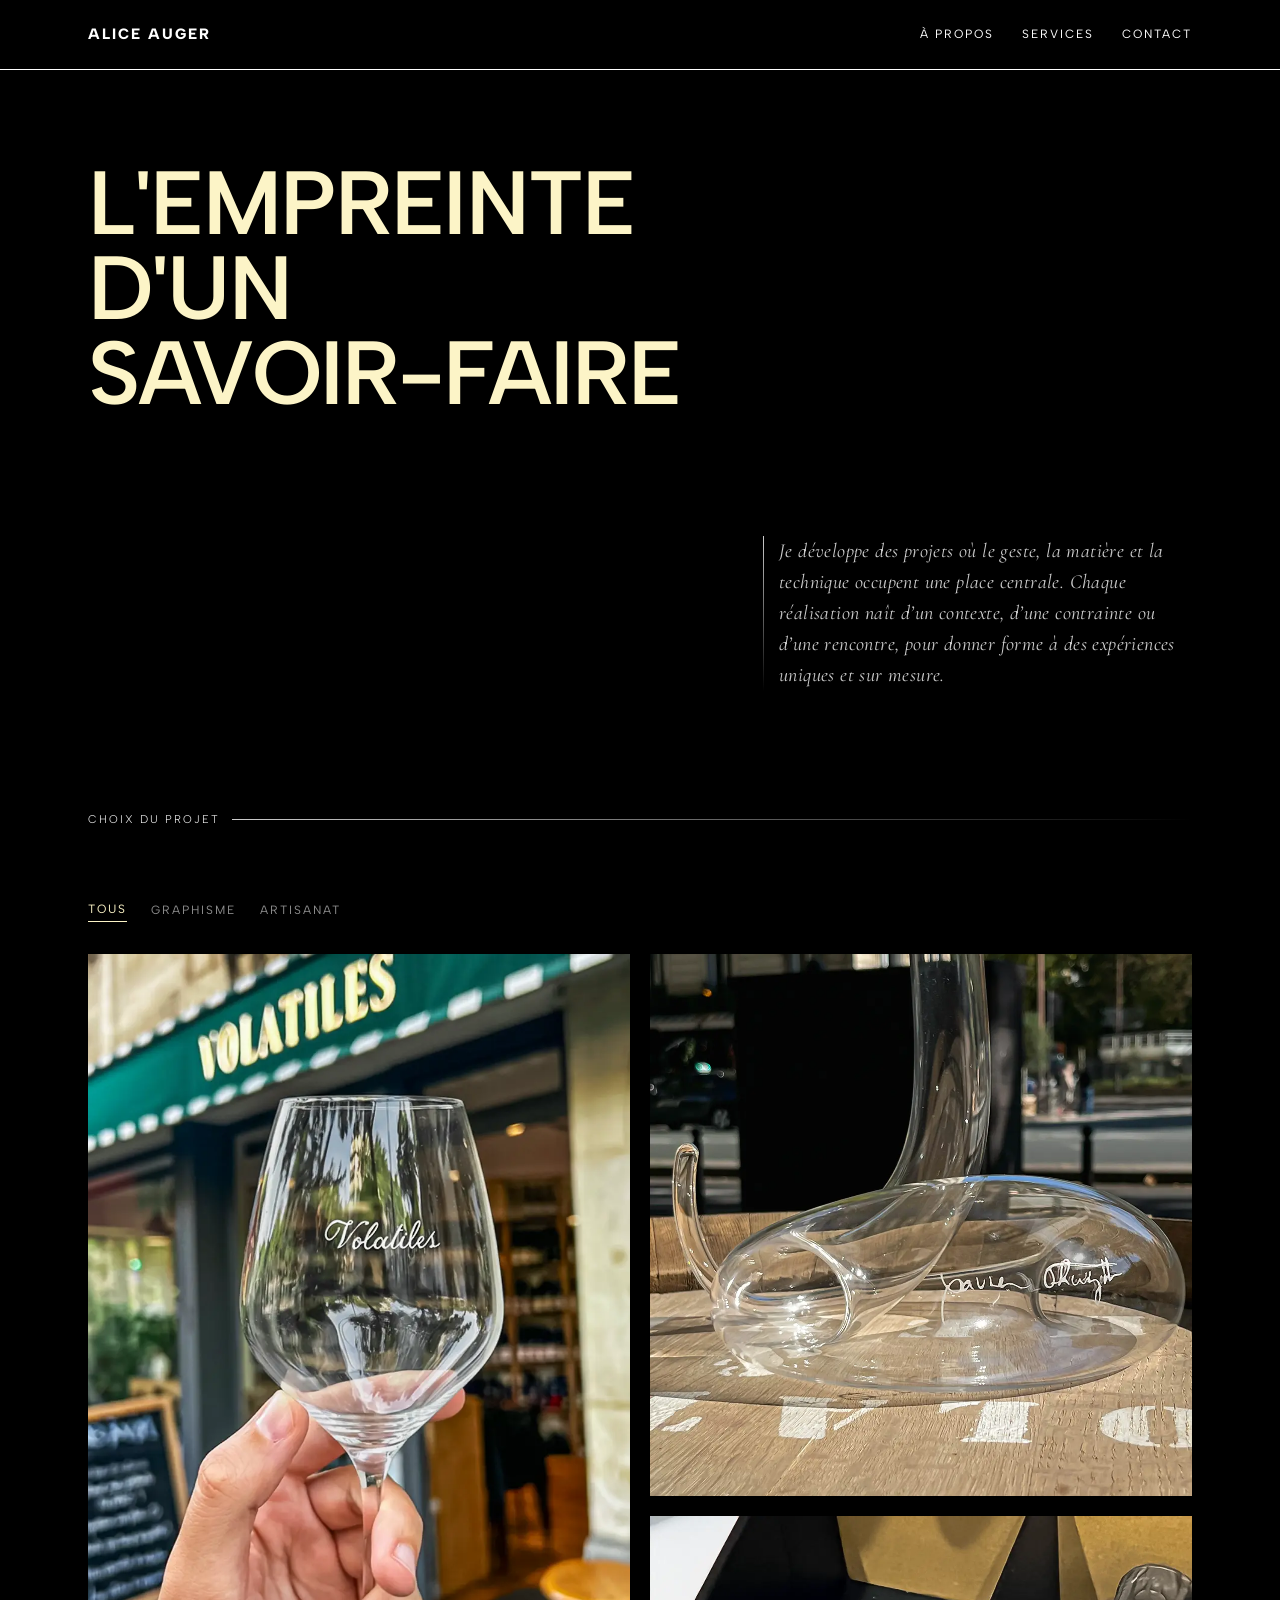
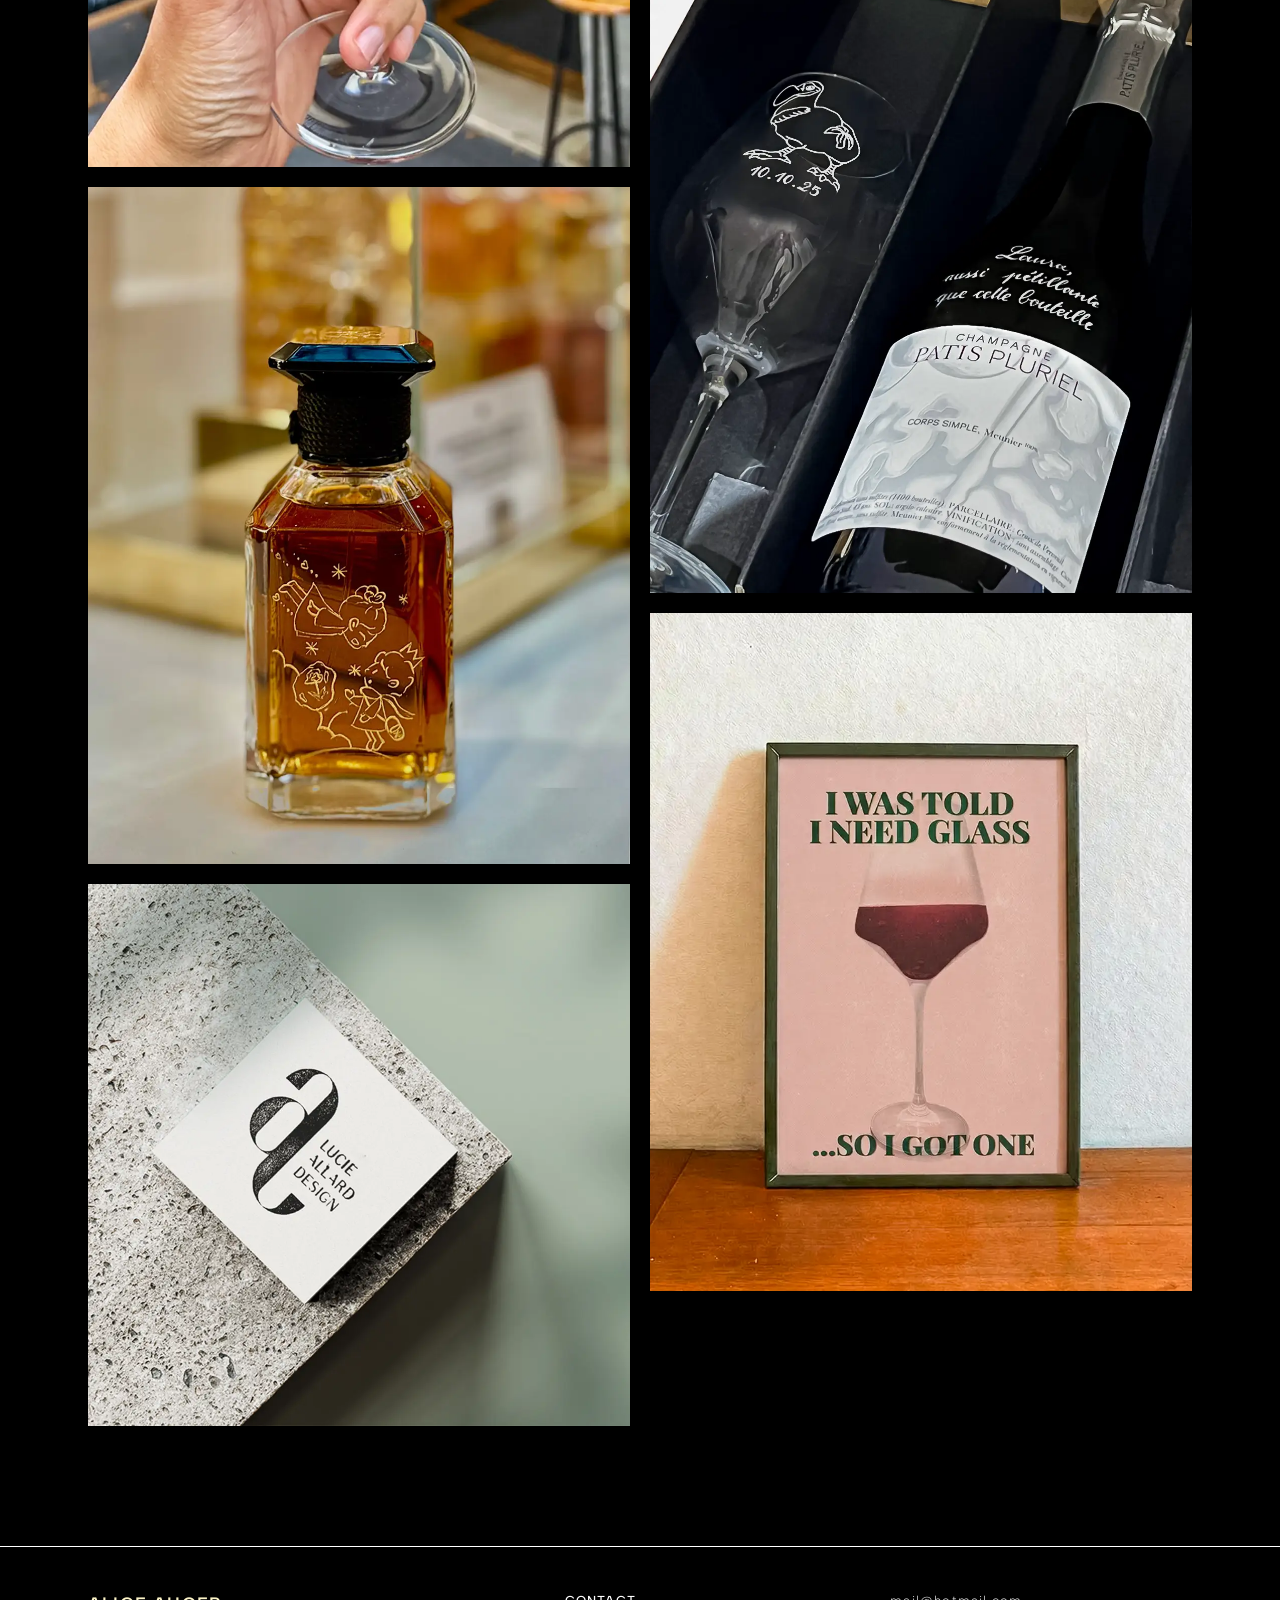
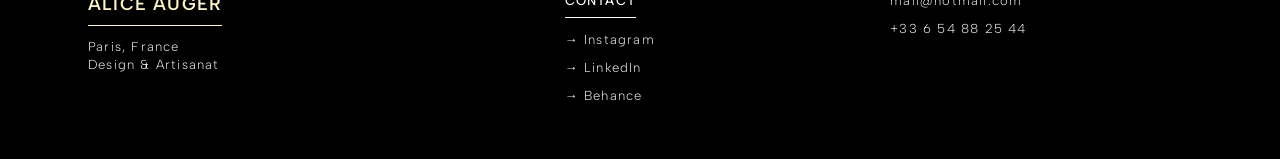
==== index.html @ 3540645a "Add files via upload" ====
<!-- index.html -->
<!DOCTYPE html>
<html lang="fr">

<head>
    <meta charset="UTF-8">
    <meta name="viewport" content="width=device-width, initial-scale=1.0">
    <title>Alice Auger | Portfolio</title>
    <link rel="stylesheet" href="css/style.css">
</head>

<body>
    <div class="progress-bar"></div>
    <header>
        <div class="logo">
            <div class="reveal-mask">
                <a href="index.html" class="reveal-logo">ALICE AUGER</a>
            </div>
        </div>

        <input type="checkbox" id="burger-check">
        <label for="burger-check" class="hamburger" aria-label="Ouvrir le menu">
            <span class="bar"></span>
            <span class="bar"></span>
            <span class="bar"></span>
        </label>

        <nav aria-label="Navigation principale">
            <a href="apropos.html">À PROPOS</a>
            <a href="services.html">SERVICES</a>
            <a href="contact.html">CONTACT</a>
        </nav>
    </header>

    <main>
        <section class="hero">
            <h1 class="hero-title">
                <span class="reveal-mask">
                    <span class="reveal-text">L'empreinte <br>d'un <br>savoir-faire</span>
                </span>
            </h1>
            <div class="hero-details">
                <div class="hero-col-left"></div>
                <div class="hero-col-right">
                    <div class="divider-line2"></div>
                    <div class="reveal-mask">
                        <p class="reveal-text">
                            Je développe des projets où le geste, la matière et la technique occupent une place
                            centrale. Chaque réalisation naît d’un contexte, d’une contrainte ou d’une rencontre, pour
                            donner forme à des expériences uniques et sur mesure.
                        </p>
                    </div>
                </div>
            </div>
            <div class="next-label" id="portfolio">
                <span class="txt-label">Choix du projet</span>
                <div class="divider-line"></div>
            </div>
        </section>

        <section class="gallery">
            <div class="filter-nav">
                <button class="filter-btn active" data-filter="all">Tous</button>
                <button class="filter-btn" data-filter="graphisme">Graphisme</button>
                <button class="filter-btn" data-filter="artisanat">Artisanat</button>
            </div>

            <div class="grid-layout">

                <!-- PROJET 1. VOLATILES -->
                <div class="grid-item tall artisanat">
                    <a href="projets.html?id=volatiles">
                        <img src="image/home/vol-2.webp" loading="lazy" alt="Volatiles">
                        <div class="item-overlay">
                            <div class="category">
                                <span>Artisanat</span>
                                <div class="divider-line3"></div>
                            </div>
                            <div>
                                <h3 class="project-name">Volatiles</h3>
                                <span class="project-date">2025-2026</span>
                            </div>
                        </div>
                    </a>
                </div>

                <!-- PROJET 2. LVMH -->
                <div class="grid-item portrait artisanat">
                    <a href="projets.html?id=lvmh">
                        <img src="image/home/GLH-9.webp" loading="lazy" alt="Animation Gravure">
                        <div class="item-overlay">
                            <div class="category">
                                <span>Artisanat</span>
                                <div class="divider-line3"></div>
                            </div>
                            <div>
                                <h3 class="project-name">Partout à Paris</h3>
                                <span class="project-date">depuis 2019</span>
                            </div>
                        </div>
                    </a>
                </div>

                <!-- PROJET 3. LUCIE ALLARD -->
                <div class="grid-item square graphisme">
                    <a href="projets.html?id=lucie-allard">
                        <img src="image/home/logo.webp" loading="lazy" alt="Lucie Allard Design">
                        <div class="item-overlay">
                            <div class="category">
                                <span>Graphisme</span>
                                <div class="divider-line3"></div>
                            </div>
                            <div>
                                <h3 class="project-name">Lucie Allard</h3>
                                <span class="project-date">2024</span>
                            </div>
                        </div>
                    </a>
                </div>

                <!-- PROJET 4. THUIZAT -->
                <div class="grid-item square artisanat">
                    <a href="projets.html?id=signature">
                        <img src="image/home/thuizat.webp" loading="lazy" alt="Gravure Carafe">
                        <div class="item-overlay">
                            <div class="category">
                                <span>Artisanat</span>
                                <div class="divider-line3"></div>
                            </div>
                            <div>
                                <h3 class="project-name">Gravure Signature</h3>
                                <span class="project-date">2025</span>
                            </div>
                        </div>
                    </a>
                </div>

                <!-- PROJET 5. PERSO -->
                <div class="grid-item portrait artisanat">
                    <a href="projets.html?id=particulier">
                        <img src="image/home/client-illu(3).webp" loading="lazy" alt="Design & Artisanat">
                        <div class="item-overlay">
                            <div class="category">
                                <span>Artisanat</span>
                                <div class="divider-line3"></div>
                            </div>
                            <div>
                                <h3 class="project-name">Conception particulière</h3>
                                <span class="project-date">depuis 2024</span>
                            </div>
                        </div>
                    </a>
                </div>

                          <!-- PROJET 6. HIBOU -->
                <div class="grid-item portrait graphisme">
                    <a href="projets.html?id=hibou">
                        <img src="image/projets/archi/archi-1.webp" loading="lazy" alt="Conception de posters illustrés sur l'univers du vin ">
                        <div class="item-overlay">
                            <div class="category">
                                <span>Graphisme</span>
                                <div class="divider-line3"></div>
                            </div>
                            <div>
                                <h3 class="project-name">Posters Illustrés</h3>
                                <span class="project-date">2025</span>
                            </div>
                        </div>
                    </a>
                </div>


            </div>
    </main>

    <footer>
        <div class="footer-wrap">
            <div class="f-col">
                <div class="f-logo">ALICE AUGER</div>
                <p class="f-sub">Paris, France<br>Design & Artisanat</p>
            </div>
            <div class="f-col">
                <h2 class="f-title">CONTACT</h2>
                <a href="https://instagram.com" target="_blank" rel="noopener">→ Instagram</a>
                <a href="https://linkedin.com" target="_blank" rel="noopener">→ LinkedIn</a>
                <a href="https://behance.net" target="_blank" rel="noopener">→ Behance</a>
            </div>
            <div class="f-col1">
                <p>mail@hotmail.com</p>
                <p>+33 6 54 88 25 44</p>
            </div>
        </div>
    </footer>
    <script src="js/data.js"></script>
    <script src="js/script.js"></script>
</body>

</html>
---- css/style.css ----
/* ==========================================================================
   --------------- POLICES-------------
   ========================================================================== */
@font-face {
    font-family: 'Albert Sans';
    src: url('../font/AlbertSans-VariableFont_wght.ttf') format('truetype');
    font-weight: 100 900;
    font-style: normal;
    font-display: swap
}

@font-face {
    font-family: 'Albert Sans';
    src: url('../font/AlbertSans-Italic-VariableFont_wght.ttf') format('truetype');
    font-weight: 100 900;
    font-style: italic;
    font-display: swap
}

@font-face {
    font-family: 'Cormorant Garamond';
    src: url('../font/CormorantGaramond-VariableFont_wght.ttf') format('truetype');
    font-weight: 100 900;
    font-style: normal;
    font-display: swap
}

@font-face {
    font-family: 'Cormorant Garamond';
    src: url('../font/CormorantGaramond-Italic-VariableFont_wght.ttf') format('truetype');
    font-weight: 100 900;
    font-style: italic;
    font-display: swap
}

/* ==========================================================================
   --------------- VARIABLES ------------- 
   ========================================================================== */
:root {
    --bg-color: #0a0a0a;
    --black: #000000;
    --white: #FFFFFF;
    --text-color: #FCF4C7;
    --hover-color: #868686;
    --border-color: rgba(255, 255, 255, 1);

    --line: linear-gradient(to right, rgba(255, 255, 255, 0.8), transparent);
    --line1: linear-gradient(to left, rgba(0, 0, 0, 0.8), transparent);
    --line2: linear-gradient(to bottom, rgba(255, 255, 255, 0.8), transparent);

    --font-serif: 'Cormorant Garamond';
    --font-sans: 'Albert Sans';

    --pad-sm: 22px;
    --pad-md: 48px;
    --pad-lg: 88px;
    --container: 1200px;

    --fs-h1: clamp(2.4rem, 7vw, 5.6rem);
    --fs-h2: clamp(1.05rem, 1.6vw, 1.25rem);
    --fs-body: clamp(0.95rem, 0.9vw, 1.05rem);
    --fs-meta: clamp(0.75rem, 0.7vw, 0.9rem);
    --proj-h1: clamp(3rem, 6vw, 4.6rem);
    --proj-meta: clamp(0.6rem, 1vw, 0.8rem);
}

/* ==========================================================================
   --------------- STRUCTURE (BASE MOBILE-FIRST) ------------- 
   ========================================================================== */
* {
    margin: 0;
    padding: 0;
    box-sizing: border-box;
}

html {
    scroll-behavior: smooth;
    -webkit-text-size-adjust: 100%;

}

body {
    background-color: var(--black);
    color: var(--white);
    font-family: var(--font-sans);
    font-size: var(--fs-body);
    line-height: 1.55;
    overflow-x: hidden;
}

a,
button {
    text-decoration: none;
    background: none;
    border: none;
    color: inherit;
    font: inherit;
}

img,
picture,
video {
    display: block;
    max-width: 100%;
}

.progress-bar {
    position: fixed;
    top: 70px;
    left: 0;
    width: 0%;
    height: 4px;
    background-color: var(--text-color);
    opacity: 0.9;
    z-index: 9999;
}

.container {
    max-width: var(--container);
    margin-inline: auto;
}

.page-pad {
    padding-inline: var(--pad-sm);
}

@media (min-width: 768px) {
    .page-pad {
        padding-inline: var(--pad-md);
    }
}

@media (min-width: 1280px) {
    .page-pad {
        padding-inline: var(--pad-lg);
    }
}

/* ==========================================================================
   --------------- 0. SECTION HEADER (MOBILE-FIRST) ------------- 
   ========================================================================== */
header {
    position: fixed;
    top: 0;
    width: 100%;
    height: 70px;
    padding: 0 var(--pad-sm);
    display: flex;
    justify-content: space-between;
    align-items: center;
    border-bottom: 1px solid white;
    z-index: 1000;
    background: var(--black);
}

.logo {
    font-weight: 800;
    font-size: 15px;
    letter-spacing: 2px;
}

.reveal-logo {
    display: inline-block;
    opacity: 0;
    transform: translateY(-8px);

    animation: revealLogo 1s cubic-bezier(0.25, 1, 0.5, 1) forwards;
    animation-delay: 0.2s;

    will-change: transform, opacity;
}

@keyframes revealLogo {
    from {
        opacity: 0;
        transform: translateY(-8px);
    }

    to {
        opacity: 1;
        transform: translateY(0);
    }
}

/* Style de base de la Navigation : Écran Mobile */
header nav {
    position: fixed;
    top: 0;
    left: 0;
    width: 100%;
    height: 70px;
    background: var(--black);

    display: flex;
    align-items: center;
    justify-content: flex-end;

    padding-right: 70px;
    gap: 20px;

    clip-path: ellipse(0% 150% at 100% 50%);
    overflow: hidden;

    transition: clip-path 0.8s cubic-bezier(0.65, 0, 0.35, 1);

    z-index: 1050;
    pointer-events: none;
}

header nav a {
    color: var(--white);
    text-decoration: none;
    font-size: 10px;
    letter-spacing: 1px;
    font-weight: 400;
    margin-left: 0;
    padding-right: 10px;
    display: inline-block;
    opacity: 0;
    will-change: transform, opacity;
    transform: translateY(-8px);
    animation: revealNAV 1s cubic-bezier(0.25, 1, 0.5, 1) forwards;
    animation-delay: 0.2s;
}

header nav a:nth-child(1) {
    animation-delay: 0.4s;
}

header nav a:nth-child(2) {
    animation-delay: 0.5s;
}

header nav a:nth-child(3) {
    animation-delay: 0.6s;
}

@keyframes revealNAV {
    from {
        opacity: 0;
        transform: translateY(-8px);
    }

    to {
        opacity: 1;
        transform: translateY(0);
    }
}

nav a:hover {
    color: var(--text-color);
    font-weight: 600;
}

/* Menu Burger Mobile obligatoire */
#burger-check,
.hamburger {
    display: none;
}

.hamburger {
    display: flex;
    flex-direction: column;
    justify-content: space-between;
    width: 24px;
    height: 13px;
    cursor: pointer;
    z-index: 1100;
    position: relative;
}

.bar {
    width: 100%;
    height: 1px;
    background-color: var(--white);
    transition: all 0.4s ease;
}

#burger-check:checked~nav {
    clip-path: ellipse(150% 150% at 100% 50%);
    pointer-events: auto;
}

#burger-check:checked~.hamburger .bar:nth-child(1) {
    transform: translateY(8px) rotate(45deg);
}

#burger-check:checked~.hamburger .bar:nth-child(2) {
    opacity: 0;
}

#burger-check:checked~.hamburger .bar:nth-child(3) {
    transform: translateY(-9px) rotate(-45deg);
}

/* --- ADAPTATION DESKTOP POUR LE HEADER --- */
@media (min-width: 768px) {
    header {
        padding: 0 var(--pad-md);
    }

    .hamburger,
    #burger-check {
        display: none !important;
    }

    header nav {
        position: static;
        width: auto;
        height: auto;
        background: transparent;
        display: flex;
        padding-right: 0;
        gap: 0;
        clip-path: none;
        pointer-events: auto;
    }

    header nav a {
        font-size: 12px;
        margin-left: 28px;
        letter-spacing: 2px;
        padding-right: 0;
        transform: none;

    }
}

@media (min-width: 1024px) {
    nav a {
        margin-left: 45px;
    }
}

@media (min-width: 1280px) {
    header {
        padding: 0 var(--pad-lg);
    }
}

/* ==========================================================================
   --------------- 1. SECTION HERO ------------- 
   ========================================================================== */
.reveal-mask {
    overflow: hidden;
    display: block;
}

.reveal-text {
    display: inline-block;
    opacity: 0;
    transform: translateX(44px);
    animation: revealUp 1.9s cubic-bezier(0.25, 1, 0.5, 1) forwards;
    will-change: transform, opacity;
}

@keyframes revealUp {
    0% {
        opacity: 0;
        transform: translateX(44px);
    }

    100% {
        opacity: 1;
        transform: translateX(0);
    }
}


.hero {
    padding: 120px var(--pad-sm) 48px;
}


h1.hero-title .reveal-text {
    font-family: var(--font-sans);
    font-size: var(--fs-h1);
    line-height: 0.95;
    letter-spacing: -0.02em;
    font-weight: 600;
    text-transform: uppercase;
    color: var(--text-color);
    font-style: normal;
}

.hero-title span {
    font-family: var(--font-serif);
    font-style: italic;
}

.hero-details {
    display: grid;
    grid-template-columns: 1fr;
    gap: 32px;
    margin-top: 72px;
    margin-bottom: 72px;
}

.hero-col-right {
    position: relative;
}

.hero-col-right p {
    position: relative;
    padding-left: 16px;
    width: 100%;
    font-size: var(--fs-h2);
    letter-spacing: 0.02em;
    color: rgba(255, 255, 255, 0.8);
    font-style: italic;
    font-weight: 400;
    line-height: 1.55;
    letter-spacing: 0, 2px;
    font-family: var(--font-serif);
    margin-bottom: 0;
}

.divider-line {
    width: 0;
    height: 1px;
    background: var(--line);

    animation: extendLine 1.8s cubic-bezier(0.25, 1, 0.5, 1) forwards;
    animation-delay: 0.15s;

    will-change: width;
}

@keyframes extendLine {
    to {
        width: 100%;
    }
}

.divider-line2 {
    content: "";
    position: absolute;
    left: 0;
    top: 0;

    width: 1px;
    height: 0;

    background: var(--line2);

    animation: extendVertical 1.8s cubic-bezier(0.25, 1, 0.5, 1) forwards;
    animation-delay: 0.3s;

    will-change: height;

    z-index: 5;
}

@keyframes extendVertical {
    to {
        height: 100%;
    }
}

.next-label {
    display: flex;
    align-items: center;
    gap: 12px;
}

.txt-label {
    font-family: var(--font-sans);
    font-size: clamp(0.6rem, 1.2vw, 0.7rem);
    font-weight: 300;
    letter-spacing: 2px;
    color: var(--white);
    white-space: nowrap;
    text-transform: uppercase;
}

/* --- ADAPTATION DESKTOP POUR HERO --- */
@media (min-width: 768px) {
    .hero {
        padding: 140px var(--pad-md) 60px;
    }

    .hero-details {
        grid-template-columns: 1.2fr 0.8fr;
        margin-top: 96px;
        margin-bottom: 96px;
    }
}

@media (min-width: 1280px) {
    .hero {
        padding: 160px var(--pad-lg) 72px;
    }

    .hero-details {
        margin-top: 120px;
        margin-bottom: 120px;
    }
}

/* ==========================================================================
   --------------- 2. SECTION GALLERY ------------- 
   ========================================================================== */
.gallery {
    padding: 0 var(--pad-sm);
    margin-bottom: 120px;
    max-width: 1600px;
    margin-inline: auto;
}

.filter-nav {
    opacity: 0;
    transform: translateY(10px);

    transition:
        opacity 0.8s cubic-bezier(0.25, 1, 0.5, 1),
        transform 0.8s cubic-bezier(0.25, 1, 0.5, 1);
    margin-bottom: 32px;
    display: flex;
    flex-wrap: wrap;
    gap: 24px;
}

.filter-nav.is-visible {
    opacity: 1;
    transform: translateY(0);
}

.filter-btn {
    color: var(--white);
    font-family: var(--font-sans);
    font-size: 12px;
    opacity: 0.55;
    transition: 0.2s;
    cursor: pointer;
    text-transform: uppercase;
    letter-spacing: 2px;
}

.filter-btn:hover {
    opacity: 1;
    color: var(--text-color);
}

.filter-btn.active {
    opacity: 1;
    border-bottom: 1px solid var(--text-color);
    color: var(--text-color);
    padding-bottom: 2px;
}

.grid-layout {
    display: block; /* Supprime le grid-template qui bloquait tout */
    column-count: 1; /* 1 colonne par défaut sur mobile */
    column-gap: 20px; /* Espace horizontal entre vos colonnes */
    width: 100%;
}

.grid-item {
    position: relative;
    overflow: hidden;
    width: 100%;
    cursor: pointer;
    break-inside: avoid;
    opacity: 0;
    transform: translateY(12px);
margin-bottom: 20px; /* Espace vertical entre les cartes projets */
    transition:
        opacity 0.9s cubic-bezier(0.25, 1, 0.5, 1),
        transform 0.9s cubic-bezier(0.25, 1, 0.5, 1);
    display: block;

}
/* Par défaut sur mobile, on peut garder un aspect assez homogène pour la lisibilité */
.grid-item.tall img {
    aspect-ratio: 4 / 5;
}
.grid-item.portrait img {
    aspect-ratio: 4 / 5;
}
.grid-item.square img {
    aspect-ratio: 1 / 1;
}
.grid-item.wide img {
    aspect-ratio: 16 / 10; /* Un peu plus horizontal */
}

.grid-item img {
width: 100%;
    height: 100%; /* Important : pour remplir le container du ratio */
    object-fit: cover; /* Recadre proprement sans déformer l'image */
    display: block;
    transition: transform 0.8s cubic-bezier(0.22, 1, 0.36, 1),
        filter 0.8s cubic-bezier(0.22, 1, 0.36, 1);
}

.grid-item a {
    display: block;
    width: 100%;
    height: auto;

}

/* --- ADAPTATION DESKTOP POUR LA GALERIE --- */
@media (min-width: 768px) {
    .gallery {
        padding: 0 var(--pad-lg);
    }

    /* On utilise un système à deux colonnes équilibrées au lieu de l'auto-fit instable */
    .grid-layout {
        column-count: 2;
        /* Passage automatique à 2 colonnes asymétriques */
        gap: 17px;
    }

.grid-item {
        margin-bottom: 17px; /* Aligne l'espace vertical avec le column-gap */
    }

/* Format ultra élancé (comme les visuels de votre page projet) */
    .grid-item.tall img {
        aspect-ratio: 6 / 9; 
    }

    /* Portrait classique et élégant */
    .grid-item.portrait img {
        aspect-ratio: 4 / 5;
    }

    /* Bloc carré stable */
    .grid-item.square img {
        aspect-ratio: 1 / 1;
    }

    /* Bloc panoramique horizontal qui va forcer le projet suivant à remonter très haut */
    .grid-item.wide img {
        aspect-ratio:4 / 3;
    }
}

@media (min-width: 1024px) {
    .grid-layout {
        column-gap: 20px;
    }

    .grid-item {
        margin-bottom: 20px;
    }

    .gallery {
        padding: 0 var(--pad-lg);
    }

}

@media (min-width: 1280px) {}

.grid-item.is-visible {
    opacity: 1 !important;
    transform: translateY(0) !important;
    pointer-events: auto;
}

.grid-item.filtering-out {
    display: none !important;
}

.grid-item.hidden {
    display: none;
}

.grid-item:nth-child(1) {
    transition-delay: 0.1s;
}

.grid-item:nth-child(2) {
    transition-delay: 0.15s;
}

.grid-item:nth-child(3) {
    transition-delay: 0.2s;
}

/* ==========================================================================
   PERFECTIONNEMENT DE L'OVERLAY DE LA GALERIE D'ACCUEIL
   ========================================================================== */
.item-overlay {
    position: absolute;
    inset: 0;
    opacity: 0;
    /* Caché par défaut */
    background: radial-gradient(ellipse at center, rgba(0, 0, 0, 0) 50%, rgba(0, 0, 0, 0.6) 100%);
    display: flex;
    flex-direction: column;
    justify-content: space-between;
    padding: 30px;
    /* Transition pour l'apparition en fondu */
    transition: opacity 0.5s ease;
    z-index: 2;
}

.divider-line3 {
    background: var(--line);
    width: 24px;
    height: 1px;
}

.category {
    font-size: 10px;
    font-family: var(--font-sans);
    letter-spacing: 1px;
    font-weight: 520;
    text-transform: uppercase;
    display: flex;
    align-items: center;
    gap: 8px;
color: var(--white);}

.project-name {
    font-family: var(--font-sans);
    font-size: clamp(1.2rem, 2vw, 1.8rem);
    font-weight: 590;
    text-transform: uppercase;
    letter-spacing: 1px;
    color: var(--white);
    margin-bottom: 4px;
}

.project-date {
    font-family: var(--font-sans); /* Passage en Sans-Serif pour le mobile */
    font-style: italic;
    font-weight: 300;
    font-size: 10px; /* Légèrement réhaussé pour le mobile */
    letter-spacing: 1.5px;
    text-transform: uppercase; /* Donne un côté plus propre et moderne */
    color: rgba(255, 255, 255, 0.637); /* Un blanc semi-transparent beaucoup plus lumineux que le gris actuel */
    display: block;
    margin-top: 2px;
}

/* Effets au survol exclusifs aux ordinateurs */
@media (hover: hover) and (min-width: 1025px) {
    .grid-item img {
        transition: transform 0.8s cubic-bezier(0.25, 1, 0.5, 1), filter 0.8s ease;
    }

    .grid-item:hover img {
        transform: scale(1.03);
    }

    .grid-item:hover .item-overlay {
        opacity: 1;
    }
}

/* Sécurité et lisibilité automatique pour les écrans tactiles & mobiles */
@media (max-width: 1024px), (hover: none) {
    .item-overlay {
        opacity: 1; /* Reste visible en permanence sur smartphone pour éviter de perdre l'info */
        background: linear-gradient(to top, rgba(0, 0, 0, 0.8) 0%, rgba(0, 0, 0, 0) 70%);
        padding: 20px;
    }
    .project-name {
        font-size: 1.1rem;
    }
}

/* ==========================================================================
   --------------- 3. SECTION FOOTER ------------- 
   ========================================================================== */
footer {
    border-top: 1px solid white;
    padding: 16px var(--pad-sm);
}

.footer-wrap {
    display: grid;
    grid-template-columns: 1fr;
    gap: 24px;
    padding: 20px 0;
    letter-spacing: 1.2px;
}

.f-logo {
    font-size: 18px;
    font-weight: 600;
    margin-bottom: 12px;
    width: fit-content;
    color: var(--text-color);
    border-bottom: 1px solid var(--text-color);
    padding-bottom: 6px;
}

.f-col a {
    color: white;
    text-decoration: none;
    transition: 0.3s;
}

.f-col1 {
    margin-top: 0;
    margin-bottom: 0;
}

.f-sub {
    line-height: 1.4;
}

.f-title {
    font-size: 13px;
    font-weight: 500;
    margin-bottom: 12px;
    width: fit-content;
    color: var(--white);
    border-bottom: 1px solid var(--white);
    padding-bottom: 6px;
}

.footer-wrap a,
.footer-wrap p {
    color: var(--white);
    text-decoration: none;
    font-size: 13px;
    margin-bottom: 8px;
    display: block;
    font-weight: 300;
    opacity: 0.9;
}

/* --- ADAPTATION DESKTOP POUR LE FOOTER --- */
@media (min-width: 768px) {
    footer {
        padding: 20px var(--pad-md);
    }

    .footer-wrap {
        grid-template-columns: 1.5fr 1fr 1fr;
    }
}

@media (min-width: 1280px) {
    footer {
        padding: 24px var(--pad-lg);
    }
}

@media (hover: hover) {
    .f-col a:hover {
        opacity: 0.7;
        transform: translateX(2px);
    }
}

/* ==========================================================================
   --------------- LOGIQUE TAXTILE / NO-HOVER ------------- 
   ========================================================================== */
@media (hover: none) {

    .grid-item:hover img,
    .project-item:hover img {
        transform: none !important;
        opacity: 1 !important;
        filter: none !important;
    }

    .grid-item .item-overlay {
        opacity: 1 !important;
    }

    .next-project-link:hover .next-image-container {
        transform: translate(-50%, -50%) translateX(0) !important;
        opacity: 1 !important;
    }
}
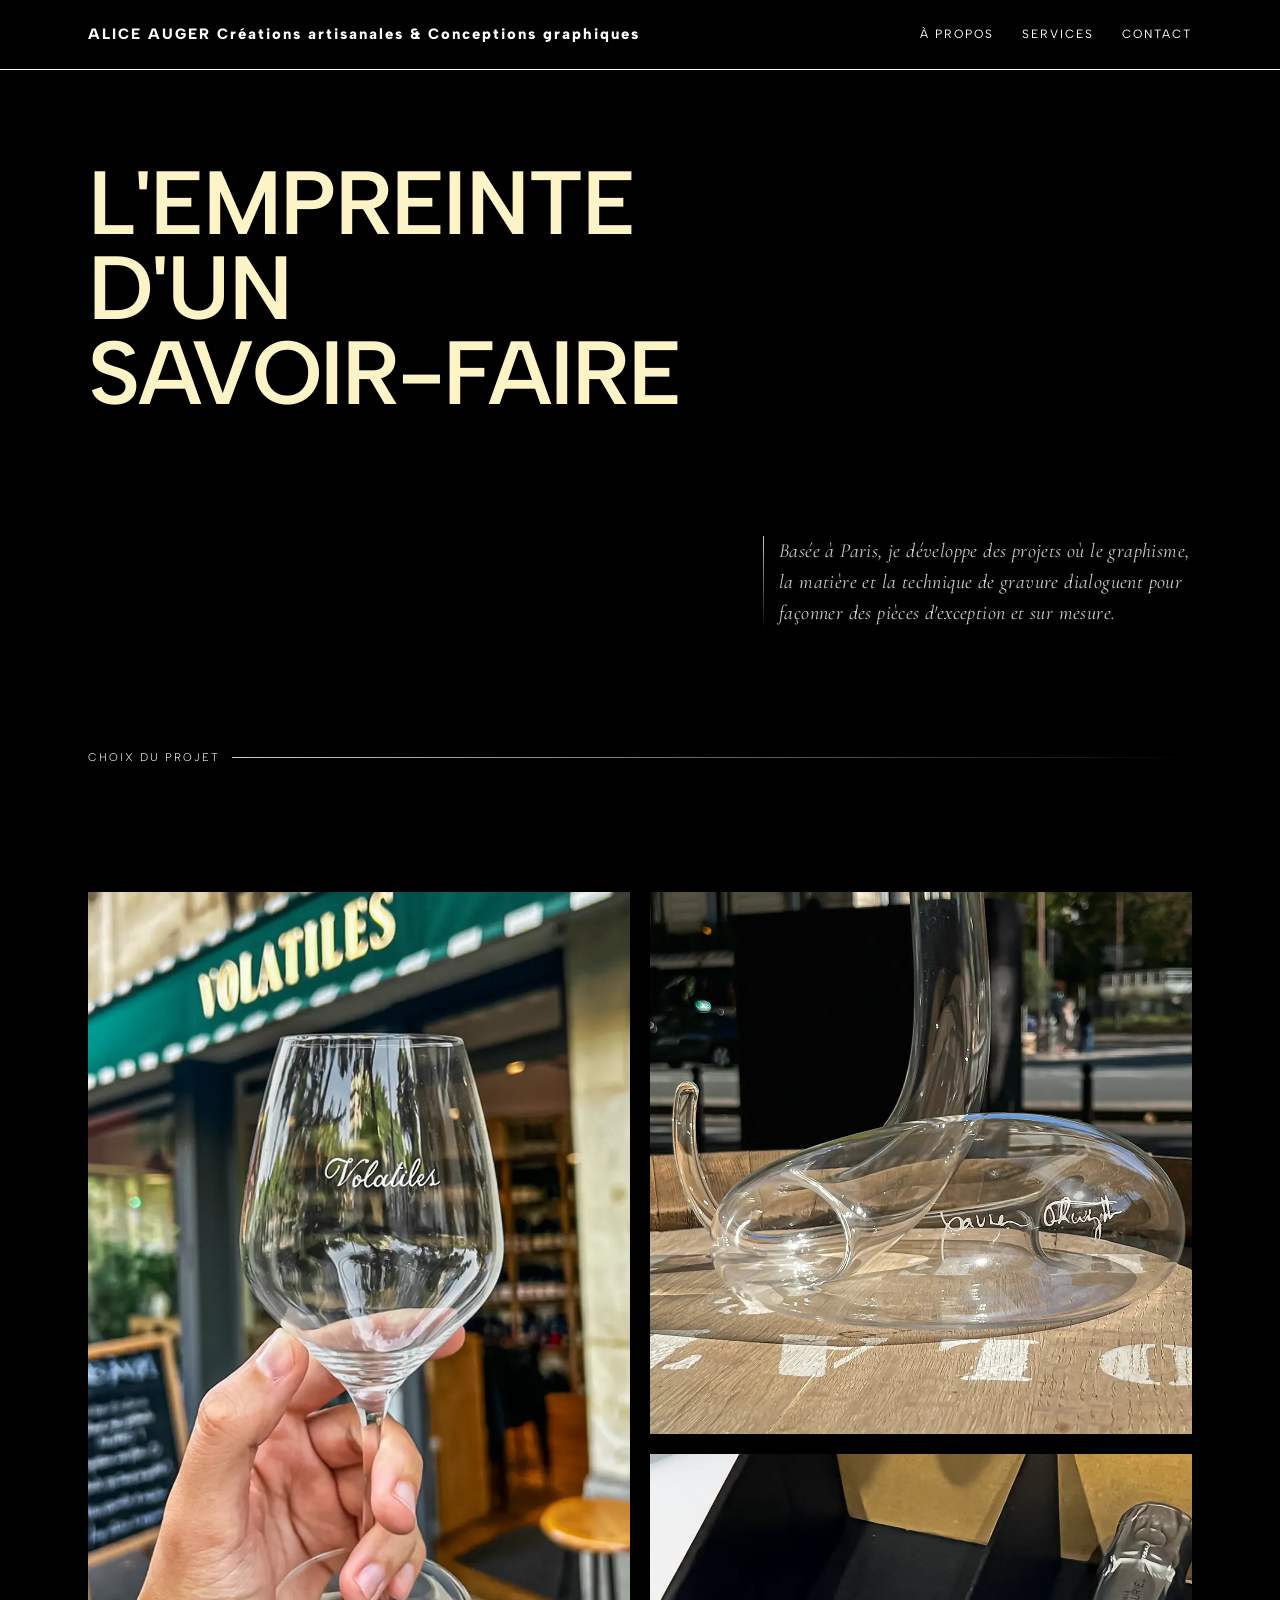
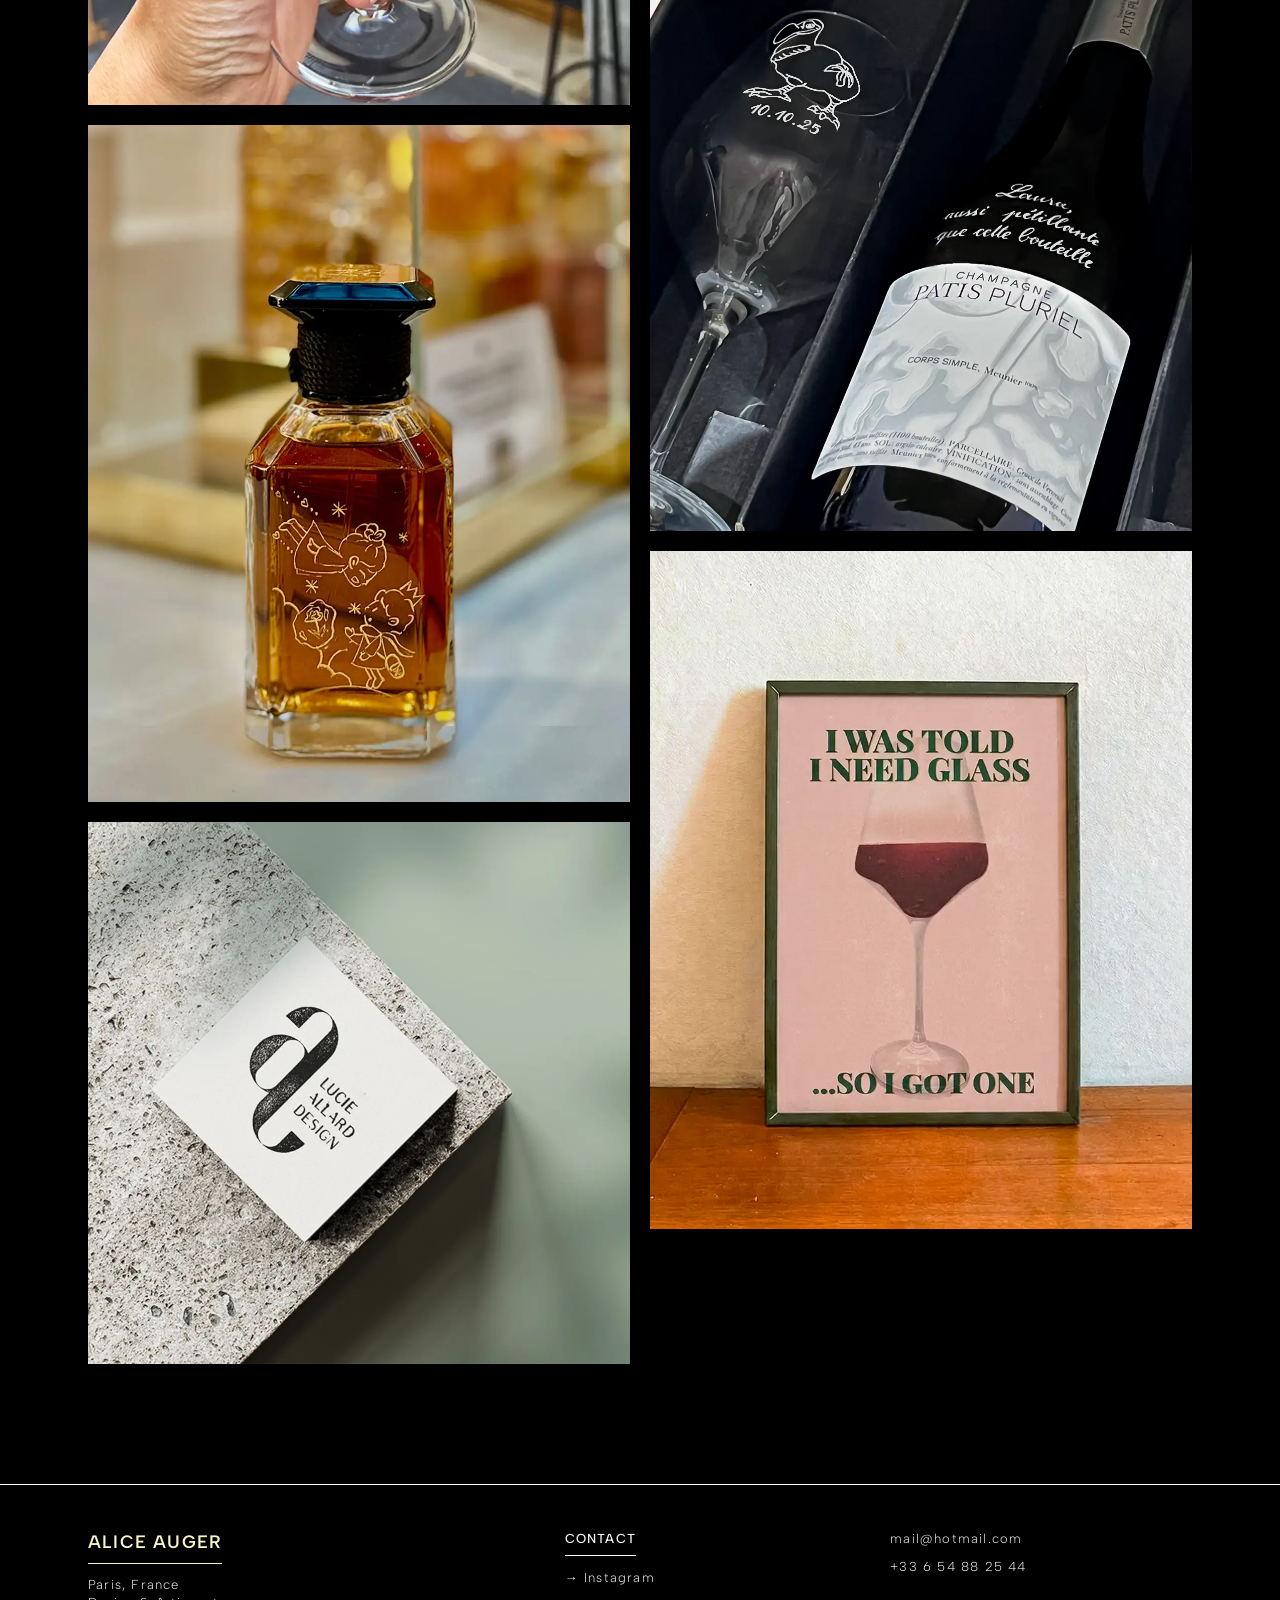
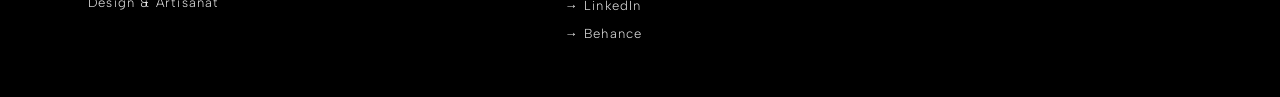
==== commit 69df8372: "Update index.html" ====
--- a/index.html
+++ b/index.html
@@ -1,4 +1,3 @@
-<!-- index.html -->
 <!DOCTYPE html>
 <html lang="fr">
 
@@ -14,7 +13,10 @@
     <header>
         <div class="logo">
             <div class="reveal-mask">
-                <a href="index.html" class="reveal-logo">ALICE AUGER</a>
+             <a href="index.html" class="reveal-logo">
+    <span class="logo-name">ALICE AUGER</span>
+    <span class="header-tagline">Créations artisanales & Conceptions graphiques</span>
+</a>
             </div>
         </div>
 
@@ -36,7 +38,8 @@
         <section class="hero">
             <h1 class="hero-title">
                 <span class="reveal-mask">
-                    <span class="reveal-text">L'empreinte <br>d'un <br>savoir-faire</span>
+                    <span class="reveal-text">   L'empreinte <br>
+                    d'un <br>savoir-faire</span>
                 </span>
             </h1>
             <div class="hero-details">
@@ -45,13 +48,12 @@
                     <div class="divider-line2"></div>
                     <div class="reveal-mask">
                         <p class="reveal-text">
-                            Je développe des projets où le geste, la matière et la technique occupent une place
-                            centrale. Chaque réalisation naît d’un contexte, d’une contrainte ou d’une rencontre, pour
-                            donner forme à des expériences uniques et sur mesure.
+                            Basée à Paris, je développe des projets où le graphisme, la matière et la technique de gravure dialoguent pour façonner des pièces d'exception et sur mesure.
                         </p>
                     </div>
                 </div>
             </div>
+
             <div class="next-label" id="portfolio">
                 <span class="txt-label">Choix du projet</span>
                 <div class="divider-line"></div>
@@ -152,10 +154,10 @@
                     </a>
                 </div>
 
-                          <!-- PROJET 6. HIBOU -->
+                <!-- PROJET 6. HIBOU -->
                 <div class="grid-item portrait graphisme">
                     <a href="projets.html?id=hibou">
-                        <img src="image/projets/archi/archi-1.webp" loading="lazy" alt="Conception de posters illustrés sur l'univers du vin ">
+                        <img src="image/projets/archi/archi-1.webp" loading="lazy" alt="Conception de posters illustrés sur l'univers du vin">
                         <div class="item-overlay">
                             <div class="category">
                                 <span>Graphisme</span>
@@ -169,8 +171,8 @@
                     </a>
                 </div>
 
-
-            </div>
+            </div>
+        </section>
     </main>
 
     <footer>
@@ -195,4 +197,4 @@
     <script src="js/script.js"></script>
 </body>
 
-</html>+</html>
